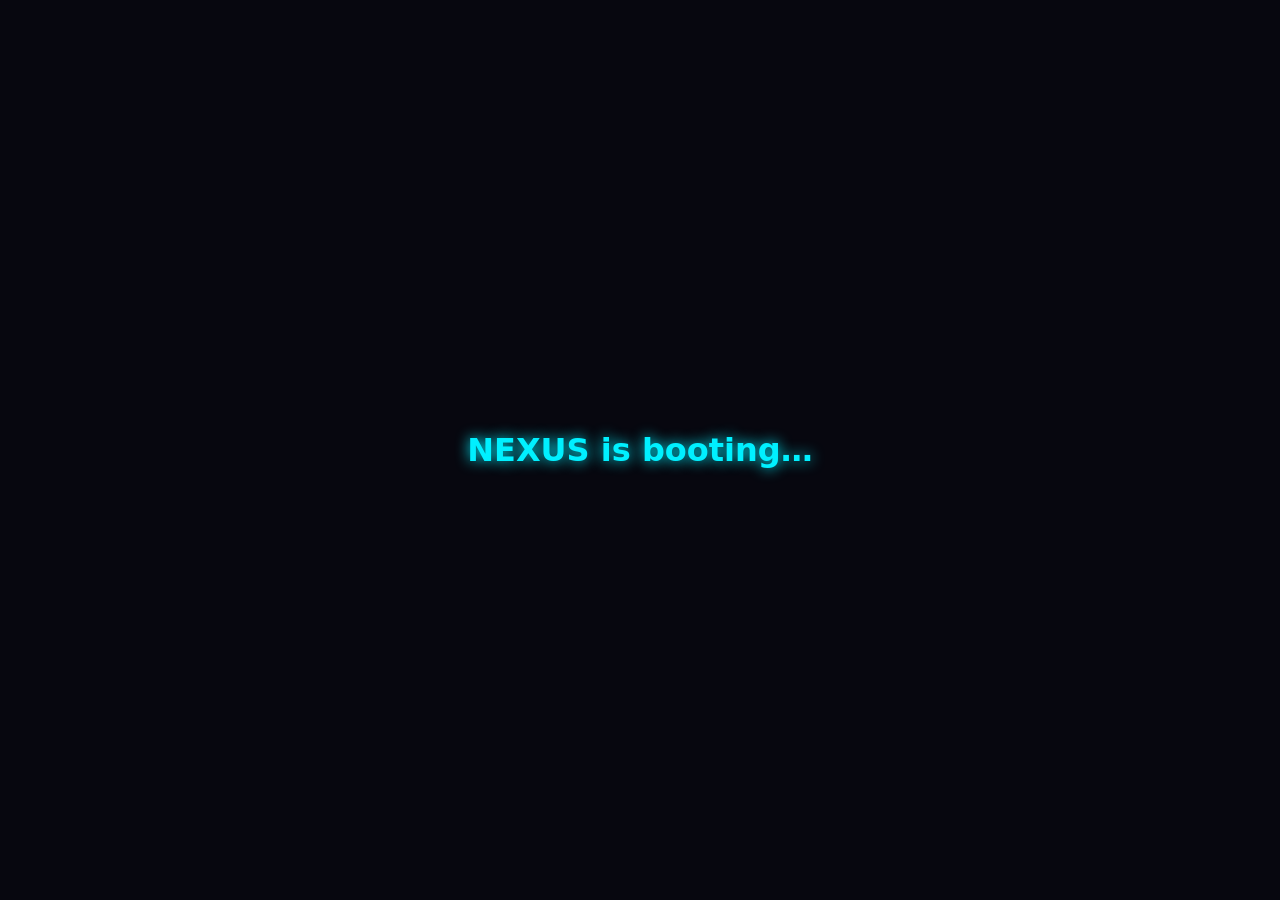
==== index.html @ a95852cf "chore: project skeleton" ====
<!DOCTYPE html>
<html lang="en">
<head>
  <meta charset="UTF-8">
  <meta name="viewport" content="width=device-width, initial-scale=1">
  <title>NEXUS | Booting…</title>
  <style>
    body { margin:0; min-height:100vh; display:grid; place-items:center;
           background:#07070f; color:#00f0ff; font-family:system-ui,sans-serif;
           text-shadow:0 0 14px #00f0ff; }
  </style>
</head>
<body><h1>NEXUS is booting…</h1></body>
</html>
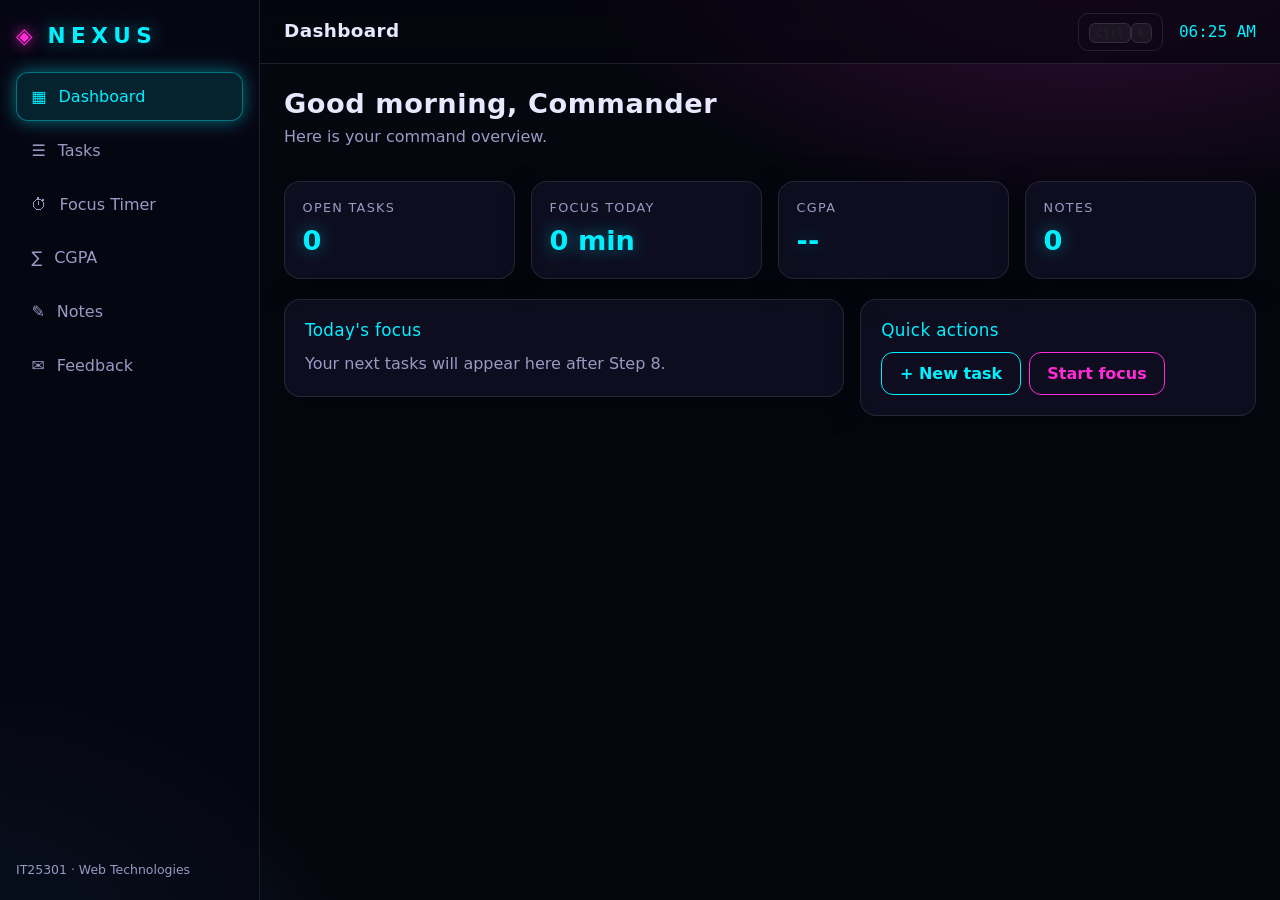
==== commit 3d11b9aa: "feat: app shell" ====
--- a/index.html
+++ b/index.html
@@ -1,14 +1,146 @@
 <!DOCTYPE html>
-<html lang="en">
+<html lang="en" data-bs-theme="dark" data-theme="cyber">
 <head>
   <meta charset="UTF-8">
-  <meta name="viewport" content="width=device-width, initial-scale=1">
-  <title>NEXUS | Booting…</title>
-  <style>
-    body { margin:0; min-height:100vh; display:grid; place-items:center;
-           background:#07070f; color:#00f0ff; font-family:system-ui,sans-serif;
-           text-shadow:0 0 14px #00f0ff; }
-  </style>
+  <meta name="viewport" content="width=device-width, initial-scale=1, viewport-fit=cover">
+  <meta name="theme-color" content="#06060f">
+  <meta name="description" content="NEXUS - a futuristic student command center: tasks, focus timer, CGPA and notes.">
+  <title>NEXUS | Student Command Center</title>
+  <link rel="icon" href="data:image/svg+xml,%3Csvg xmlns='http://www.w3.org/2000/svg' viewBox='0 0 100 100'%3E%3Ctext y='.9em' font-size='90'%3E%E2%97%88%3C/text%3E%3C/svg%3E">
+
+  <link rel="preconnect" href="https://cdn.jsdelivr.net" crossorigin>
+  <link href="https://cdn.jsdelivr.net/npm/bootstrap@5.3.3/dist/css/bootstrap.min.css" rel="stylesheet">
+
+  <link rel="stylesheet" href="css/variables.css">
+  <link rel="stylesheet" href="css/base.css">
+  <link rel="stylesheet" href="css/layout.css">
+  <link rel="stylesheet" href="css/components.css">
+  <link rel="stylesheet" href="css/themes.css">
 </head>
-<body><h1>NEXUS is booting…</h1></body>
+<body>
+  <a class="skip-link" href="#main">Skip to content</a>
+  <canvas id="bg" aria-hidden="true"></canvas>
+
+  <div class="app">
+    <!-- Sidebar -->
+    <aside class="sidebar" id="sidebar" aria-label="Main navigation">
+      <div class="brand">
+        <span class="brand-mark" aria-hidden="true">&#9672;</span>
+        <span class="brand-text">NEXUS</span>
+      </div>
+      <nav class="nav-stack">
+        <a class="nav-item active" href="#dashboard" data-nav="dashboard"><span aria-hidden="true">&#9638;</span> Dashboard</a>
+        <a class="nav-item" href="#tasks" data-nav="tasks"><span aria-hidden="true">&#9776;</span> Tasks</a>
+        <a class="nav-item" href="#timer" data-nav="timer"><span aria-hidden="true">&#9201;</span> Focus Timer</a>
+        <a class="nav-item" href="#cgpa" data-nav="cgpa"><span aria-hidden="true">&#8721;</span> CGPA</a>
+        <a class="nav-item" href="#notes" data-nav="notes"><span aria-hidden="true">&#9998;</span> Notes</a>
+        <a class="nav-item" href="#feedback" data-nav="feedback"><span aria-hidden="true">&#9993;</span> Feedback</a>
+      </nav>
+      <p class="sidebar-foot">IT25301 &middot; Web Technologies</p>
+    </aside>
+    <div class="scrim" id="scrim"></div>
+
+    <!-- Content -->
+    <div class="content">
+      <header class="topbar">
+        <button class="icon-btn menu-btn" id="menuBtn" aria-label="Open menu" aria-controls="sidebar" aria-expanded="false">&#9776;</button>
+        <h1 class="page-title" id="pageTitle">Dashboard</h1>
+        <div class="topbar-right">
+          <button class="kbd-hint" id="paletteHint" type="button" aria-label="Open command palette">
+            <kbd>Ctrl</kbd><kbd>K</kbd>
+          </button>
+          <span class="clock" id="clock" aria-live="off">--:--</span>
+        </div>
+      </header>
+
+      <main id="main" tabindex="-1">
+
+        <!-- Dashboard -->
+        <section class="view active" id="dashboard" data-title="Dashboard" aria-labelledby="greeting">
+          <h2 class="greeting" id="greeting">Welcome back</h2>
+          <p class="muted">Here is your command overview.</p>
+
+          <div class="row g-3 mt-1">
+            <div class="col-6 col-xl-3"><div class="glass stat"><span class="stat-label">Open tasks</span><strong class="stat-value" id="statTasks">0</strong></div></div>
+            <div class="col-6 col-xl-3"><div class="glass stat"><span class="stat-label">Focus today</span><strong class="stat-value" id="statFocus">0 min</strong></div></div>
+            <div class="col-6 col-xl-3"><div class="glass stat"><span class="stat-label">CGPA</span><strong class="stat-value" id="statCgpa">--</strong></div></div>
+            <div class="col-6 col-xl-3"><div class="glass stat"><span class="stat-label">Notes</span><strong class="stat-value" id="statNotes">0</strong></div></div>
+          </div>
+
+          <div class="row g-3 mt-1">
+            <div class="col-lg-7"><div class="glass panel"><h3>Today's focus</h3><p class="muted mb-0">Your next tasks will appear here after Step 8.</p></div></div>
+            <div class="col-lg-5"><div class="glass panel"><h3>Quick actions</h3>
+              <div class="d-flex flex-wrap gap-2">
+                <a class="btn-neon" href="#tasks">+ New task</a>
+                <a class="btn-neon alt" href="#timer">Start focus</a>
+              </div></div></div>
+          </div>
+        </section>
+
+        <!-- Tasks -->
+        <section class="view" id="tasks" data-title="Tasks" aria-label="Tasks">
+          <div class="kanban">
+            <div class="glass column"><h3>To Do</h3><div class="col-body" id="col-todo"><p class="muted small">Kanban arrives in Step 8.</p></div></div>
+            <div class="glass column"><h3>Doing</h3><div class="col-body" id="col-doing"></div></div>
+            <div class="glass column"><h3>Done</h3><div class="col-body" id="col-done"></div></div>
+          </div>
+        </section>
+
+        <!-- Timer -->
+        <section class="view" id="timer" data-title="Focus Timer" aria-label="Focus timer">
+          <div class="glass panel text-center"><div class="ring-placeholder">25:00</div><p class="muted mb-0">Pomodoro timer arrives in Step 9.</p></div>
+        </section>
+
+        <!-- CGPA -->
+        <section class="view" id="cgpa" data-title="CGPA" aria-label="CGPA calculator">
+          <div class="glass panel"><h3>CGPA calculator</h3><p class="muted mb-0">Arrives in Step 10.</p></div>
+        </section>
+
+        <!-- Notes -->
+        <section class="view" id="notes" data-title="Notes" aria-label="Notes">
+          <div class="glass panel"><h3>Quick notes</h3><p class="muted mb-0">Arrives in Step 11.</p></div>
+        </section>
+
+        <!-- Feedback (client-side validation practical) -->
+        <section class="view" id="feedback" data-title="Feedback" aria-label="Feedback form">
+          <div class="glass panel">
+            <h3>Send feedback</h3>
+            <div class="alert alert-success" id="feedbackOk" role="status" hidden>Thank you! Your feedback was validated.</div>
+            <form id="feedbackForm" novalidate>
+              <div class="mb-3">
+                <label class="form-label" for="fbName">Name</label>
+                <input class="form-control" id="fbName" type="text" required minlength="3" autocomplete="name">
+                <div class="invalid-feedback">Enter at least 3 characters.</div>
+              </div>
+              <div class="mb-3">
+                <label class="form-label" for="fbEmail">Email</label>
+                <input class="form-control" id="fbEmail" type="email" required autocomplete="email">
+                <div class="invalid-feedback">Enter a valid email address.</div>
+              </div>
+              <div class="mb-3">
+                <label class="form-label" for="fbRating">Rating</label>
+                <select class="form-select" id="fbRating" required>
+                  <option value="" selected disabled>Choose...</option>
+                  <option>5 - Excellent</option><option>4 - Good</option><option>3 - Okay</option>
+                  <option>2 - Poor</option><option>1 - Very poor</option>
+                </select>
+                <div class="invalid-feedback">Please choose a rating.</div>
+              </div>
+              <div class="mb-3">
+                <label class="form-label" for="fbMsg">Message</label>
+                <textarea class="form-control" id="fbMsg" rows="4" required minlength="10"></textarea>
+                <div class="invalid-feedback">Write at least 10 characters.</div>
+              </div>
+              <button class="btn-neon" type="submit">Submit</button>
+            </form>
+          </div>
+        </section>
+
+      </main>
+    </div>
+  </div>
+
+  <script src="https://cdn.jsdelivr.net/npm/bootstrap@5.3.3/dist/js/bootstrap.bundle.min.js" defer></script>
+  <script type="module" src="js/main.js"></script>
+</body>
 </html>
--- a/css/variables.css
+++ b/css/variables.css
@@ -0,0 +1,22 @@
+:root {
+  --bg: #06060f;
+  --bg-2: #0d0d22;
+  --surface: rgba(20, 20, 46, 0.55);
+  --border: rgba(255, 255, 255, 0.10);
+  --text: #e8e8ff;
+  --muted: #9a9ac4;
+
+  --accent: #00f0ff;
+  --accent-2: #ff2bd6;
+  --success: #39ff88;
+  --danger: #ff4d6d;
+
+  --glow: 0 0 18px color-mix(in srgb, var(--accent) 45%, transparent);
+  --radius: 16px;
+  --sidebar-w: 260px;
+  --topbar-h: 64px;
+
+  --font: system-ui, -apple-system, "Segoe UI", Roboto, Arial, sans-serif;
+  --mono: ui-monospace, SFMono-Regular, Consolas, monospace;
+  --ease: cubic-bezier(0.2, 0.8, 0.2, 1);
+}
--- a/css/base.css
+++ b/css/base.css
@@ -0,0 +1,47 @@
+*, *::before, *::after { box-sizing: border-box; }
+
+html { scroll-behavior: smooth; }
+
+body {
+  margin: 0;
+  min-height: 100vh;
+  font-family: var(--font);
+  color: var(--text);
+  background:
+    radial-gradient(900px 500px at 85% -10%, color-mix(in srgb, var(--accent-2) 22%, transparent), transparent 60%),
+    radial-gradient(800px 500px at -10% 110%, color-mix(in srgb, var(--accent) 20%, transparent), transparent 60%),
+    var(--bg);
+  background-attachment: fixed;
+  -webkit-font-smoothing: antialiased;
+}
+
+h1, h2, h3 { letter-spacing: 0.02em; }
+h3 { font-size: 1.05rem; color: var(--accent); margin-bottom: 0.75rem; }
+a { color: var(--accent); text-decoration: none; }
+.muted { color: var(--muted); }
+
+kbd {
+  font-family: var(--mono);
+  font-size: 0.72rem;
+  padding: 2px 6px;
+  border: 1px solid var(--border);
+  border-radius: 6px;
+  background: rgba(255, 255, 255, 0.06);
+}
+
+:focus-visible { outline: 2px solid var(--accent); outline-offset: 2px; }
+
+#bg { position: fixed; inset: 0; width: 100%; height: 100%; z-index: -1; pointer-events: none; }
+
+.skip-link {
+  position: absolute; left: 12px; top: -60px; z-index: 100;
+  background: var(--accent); color: #000; padding: 8px 14px; border-radius: 8px;
+}
+.skip-link:focus { top: 12px; }
+
+::-webkit-scrollbar { width: 10px; height: 10px; }
+::-webkit-scrollbar-thumb { background: rgba(255, 255, 255, 0.15); border-radius: 10px; }
+
+@media (prefers-reduced-motion: reduce) {
+  *, *::before, *::after { animation: none !important; transition: none !important; scroll-behavior: auto !important; }
+}
--- a/css/layout.css
+++ b/css/layout.css
@@ -0,0 +1,61 @@
+.app { display: grid; grid-template-columns: var(--sidebar-w) 1fr; min-height: 100vh; }
+
+.sidebar {
+  position: sticky; top: 0; height: 100vh;
+  display: flex; flex-direction: column; gap: 1.25rem;
+  padding: 1.25rem 1rem;
+  background: rgba(8, 8, 22, 0.7);
+  backdrop-filter: blur(14px);
+  border-right: 1px solid var(--border);
+}
+
+.brand { display: flex; align-items: center; gap: 0.6rem; font-weight: 800; font-size: 1.35rem; letter-spacing: 0.25em; }
+.brand-mark { color: var(--accent-2); text-shadow: 0 0 14px var(--accent-2); }
+.brand-text { color: var(--accent); text-shadow: var(--glow); }
+
+.nav-stack { display: flex; flex-direction: column; gap: 0.35rem; }
+.sidebar-foot { margin: auto 0 0; font-size: 0.78rem; color: var(--muted); }
+
+.content { min-width: 0; display: flex; flex-direction: column; }
+
+.topbar {
+  position: sticky; top: 0; z-index: 20;
+  height: var(--topbar-h);
+  display: flex; align-items: center; gap: 1rem;
+  padding: 0 1.5rem;
+  background: rgba(6, 6, 15, 0.65);
+  backdrop-filter: blur(12px);
+  border-bottom: 1px solid var(--border);
+}
+.page-title { margin: 0; font-size: 1.15rem; font-weight: 700; }
+.topbar-right { margin-left: auto; display: flex; align-items: center; gap: 1rem; }
+.clock { font-family: var(--mono); color: var(--accent); }
+
+main { padding: 1.5rem; max-width: 1200px; width: 100%; }
+main:focus { outline: none; }
+
+.view { display: none; }
+.view.active { display: block; animation: fadeUp 0.35s var(--ease); }
+
+.kanban { display: grid; grid-template-columns: repeat(3, 1fr); gap: 1rem; }
+
+.menu-btn { display: none; }
+.scrim { display: none; }
+
+@keyframes fadeUp { from { opacity: 0; transform: translateY(8px); } to { opacity: 1; transform: none; } }
+
+/* Tablet and mobile: sidebar slides in */
+@media (max-width: 991.98px) {
+  .app { grid-template-columns: 1fr; }
+  .sidebar {
+    position: fixed; z-index: 40; width: var(--sidebar-w);
+    transform: translateX(-100%); transition: transform 0.3s var(--ease);
+  }
+  body.menu-open .sidebar { transform: none; }
+  body.menu-open .scrim { display: block; position: fixed; inset: 0; z-index: 30; background: rgba(0, 0, 0, 0.55); }
+  .menu-btn { display: inline-flex; }
+  .kanban { grid-template-columns: 1fr; }
+  main { padding: 1rem; }
+  .topbar { padding: 0 1rem; }
+  .kbd-hint { display: none; }
+}
--- a/css/components.css
+++ b/css/components.css
@@ -0,0 +1,71 @@
+.glass {
+  background: var(--surface);
+  border: 1px solid var(--border);
+  border-radius: var(--radius);
+  backdrop-filter: blur(14px);
+  box-shadow: 0 8px 30px rgba(0, 0, 0, 0.35);
+}
+.panel { padding: 1.25rem; }
+
+.nav-item {
+  display: flex; align-items: center; gap: 0.75rem;
+  padding: 0.7rem 0.9rem; border-radius: 12px;
+  color: var(--muted); border: 1px solid transparent;
+  transition: color 0.2s, background 0.2s, border-color 0.2s;
+}
+.nav-item:hover { color: var(--text); background: rgba(255, 255, 255, 0.05); }
+.nav-item.active {
+  color: var(--accent);
+  background: color-mix(in srgb, var(--accent) 12%, transparent);
+  border-color: color-mix(in srgb, var(--accent) 40%, transparent);
+  box-shadow: var(--glow);
+}
+
+.icon-btn, .kbd-hint {
+  background: transparent; color: var(--text);
+  border: 1px solid var(--border); border-radius: 10px;
+  padding: 6px 10px; cursor: pointer;
+}
+.icon-btn:hover, .kbd-hint:hover { border-color: var(--accent); box-shadow: var(--glow); }
+
+.btn-neon {
+  display: inline-block; cursor: pointer;
+  padding: 0.55rem 1.1rem; border-radius: 12px; font-weight: 600;
+  color: var(--accent); background: transparent;
+  border: 1px solid var(--accent);
+  transition: background 0.2s, color 0.2s, box-shadow 0.2s;
+}
+.btn-neon:hover { background: var(--accent); color: #000; box-shadow: var(--glow); }
+.btn-neon.alt { color: var(--accent-2); border-color: var(--accent-2); }
+.btn-neon.alt:hover { background: var(--accent-2); color: #000; box-shadow: 0 0 18px var(--accent-2); }
+
+.greeting { font-size: 1.7rem; font-weight: 800; margin: 0 0 0.25rem; }
+
+.stat { padding: 1rem 1.1rem; display: flex; flex-direction: column; gap: 0.25rem; }
+.stat-label { font-size: 0.8rem; color: var(--muted); text-transform: uppercase; letter-spacing: 0.1em; }
+.stat-value { font-size: 1.7rem; color: var(--accent); text-shadow: var(--glow); }
+
+.column { padding: 1rem; min-height: 260px; }
+.col-body { display: flex; flex-direction: column; gap: 0.6rem; min-height: 180px; }
+
+.ring-placeholder {
+  width: 220px; height: 220px; margin: 0.5rem auto 1rem;
+  display: grid; place-items: center;
+  font-family: var(--mono); font-size: 2.4rem; color: var(--accent);
+  border-radius: 50%;
+  border: 6px solid color-mix(in srgb, var(--accent) 45%, transparent);
+  box-shadow: var(--glow), inset 0 0 30px color-mix(in srgb, var(--accent) 20%, transparent);
+}
+
+/* Form controls in dark neon style */
+.form-control, .form-select {
+  background-color: rgba(255, 255, 255, 0.05);
+  border-color: var(--border);
+  color: var(--text);
+}
+.form-control:focus, .form-select:focus {
+  background-color: rgba(255, 255, 255, 0.08);
+  border-color: var(--accent);
+  box-shadow: var(--glow);
+  color: var(--text);
+}
--- a/css/themes.css
+++ b/css/themes.css
@@ -0,0 +1,3 @@
+/* Default theme "cyber" uses the values in variables.css. Others arrive in Step 12. */
+[data-theme="violet"] { --accent: #8b5cf6; --accent-2: #38bdf8; }
+[data-theme="matrix"] { --accent: #39ff88; --accent-2: #14b8a6; }
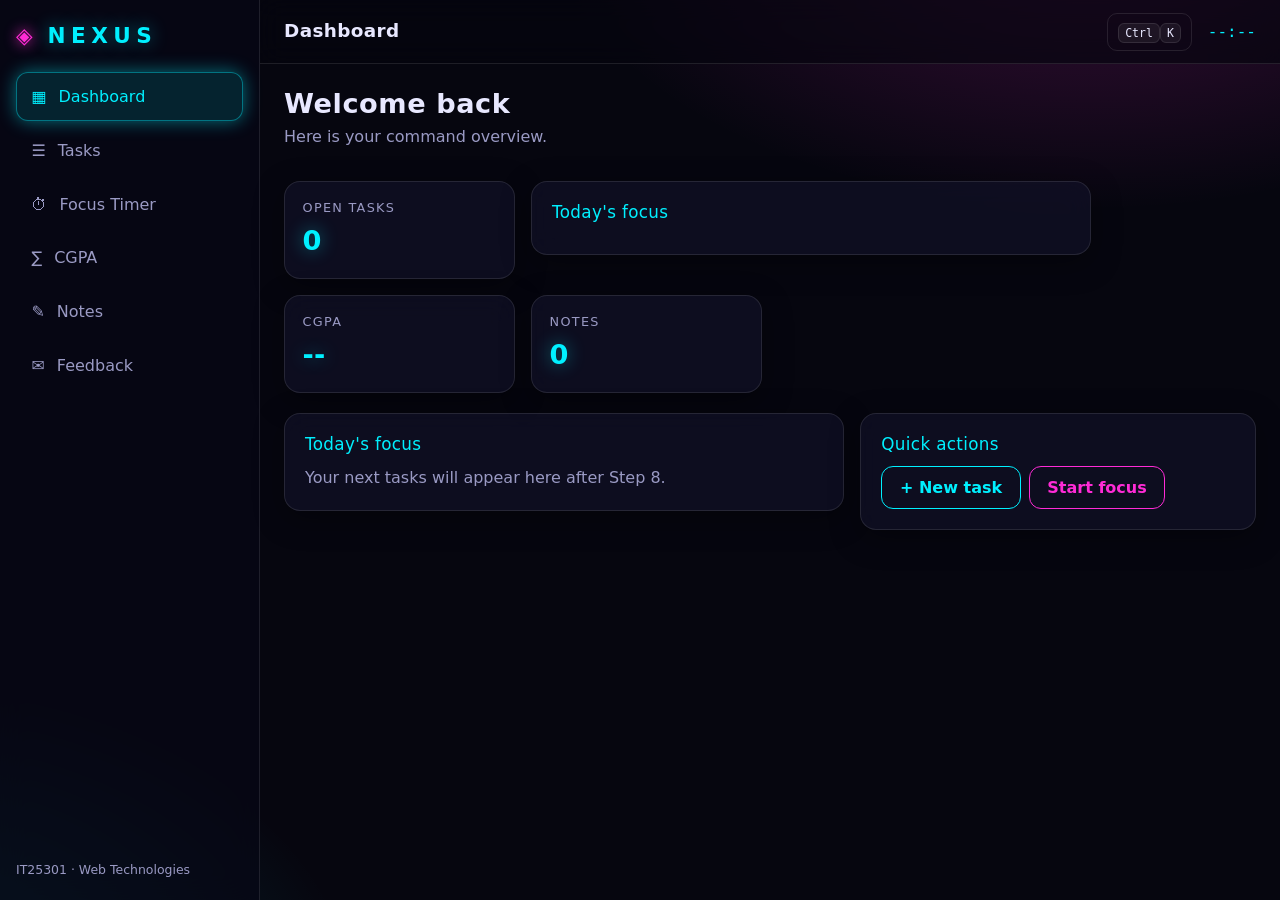
==== commit 952683e1: "chore: remove stray file" ====
--- a/index.html
+++ b/index.html
@@ -62,7 +62,7 @@
 
           <div class="row g-3 mt-1">
             <div class="col-6 col-xl-3"><div class="glass stat"><span class="stat-label">Open tasks</span><strong class="stat-value" id="statTasks">0</strong></div></div>
-            <div class="col-6 col-xl-3"><div class="glass stat"><span class="stat-label">Focus today</span><strong class="stat-value" id="statFocus">0 min</strong></div></div>
+            <div class="col-lg-7"><div class="glass panel"><h3>Today's focus</h3><ul class="focus-list" id="focusList"></ul></div></div>
             <div class="col-6 col-xl-3"><div class="glass stat"><span class="stat-label">CGPA</span><strong class="stat-value" id="statCgpa">--</strong></div></div>
             <div class="col-6 col-xl-3"><div class="glass stat"><span class="stat-label">Notes</span><strong class="stat-value" id="statNotes">0</strong></div></div>
           </div>
@@ -78,13 +78,32 @@
         </section>
 
         <!-- Tasks -->
-        <section class="view" id="tasks" data-title="Tasks" aria-label="Tasks">
-          <div class="kanban">
-            <div class="glass column"><h3>To Do</h3><div class="col-body" id="col-todo"><p class="muted small">Kanban arrives in Step 8.</p></div></div>
-            <div class="glass column"><h3>Doing</h3><div class="col-body" id="col-doing"></div></div>
-            <div class="glass column"><h3>Done</h3><div class="col-body" id="col-done"></div></div>
-          </div>
-        </section>
+       <section class="view" id="tasks" data-title="Tasks" aria-label="Tasks">
+  <form class="glass panel task-form" id="taskForm" autocomplete="off">
+    <label class="visually-hidden" for="taskTitle">Task title</label>
+    <input class="form-control" id="taskTitle" type="text" maxlength="80" placeholder="What needs to be done?" required>
+    <label class="visually-hidden" for="taskPriority">Priority</label>
+    <select class="form-select" id="taskPriority">
+      <option value="low">Low</option>
+      <option value="med" selected>Medium</option>
+      <option value="high">High</option>
+    </select>
+    <label class="visually-hidden" for="taskDue">Due date</label>
+    <input class="form-control" id="taskDue" type="date">
+    <button class="btn-neon" type="submit">Add task</button>
+  </form>
+
+  <div class="d-flex justify-content-between align-items-center my-3 gap-2">
+    <p class="muted small mb-0">Drag cards between columns, or use the arrow buttons.</p>
+    <button class="btn-neon alt" id="clearDone" type="button">Clear done</button>
+  </div>
+
+  <div class="kanban">
+    <div class="glass column"><h3>To Do <span class="count" id="count-todo">0</span></h3><div class="col-body" id="col-todo"></div></div>
+    <div class="glass column"><h3>Doing <span class="count" id="count-doing">0</span></h3><div class="col-body" id="col-doing"></div></div>
+    <div class="glass column"><h3>Done <span class="count" id="count-done">0</span></h3><div class="col-body" id="col-done"></div></div>
+  </div>
+</section>
 
         <!-- Timer -->
         <section class="view" id="timer" data-title="Focus Timer" aria-label="Focus timer">
--- a/css/base.css
+++ b/css/base.css
@@ -21,6 +21,9 @@
 .muted { color: var(--muted); }
 
 kbd {
+  color: var(--text);   /* add this line */
+  font-family: var(--mono);
+  /* ...rest stays the same */
   font-family: var(--mono);
   font-size: 0.72rem;
   padding: 2px 6px;
--- a/css/components.css
+++ b/css/components.css
@@ -68,4 +68,61 @@
   border-color: var(--accent);
   box-shadow: var(--glow);
   color: var(--text);
+}
+/* ---------- Task board ---------- */
+.task-form { display: grid; grid-template-columns: 1fr 140px 160px auto; gap: 0.75rem; align-items: center; }
+
+.count {
+  margin-left: 0.4rem; padding: 1px 9px; font-size: 0.75rem;
+  border-radius: 999px; color: #000; background: var(--accent);
+}
+
+.col-body { border-radius: 12px; transition: background 0.2s, box-shadow 0.2s; }
+.col-body.drag-over {
+  background: color-mix(in srgb, var(--accent) 8%, transparent);
+  box-shadow: inset 0 0 0 1px var(--accent);
+}
+.empty-hint { margin: 0; padding: 1rem 0; text-align: center; font-size: 0.85rem; color: var(--muted); }
+
+.task-card {
+  padding: 0.75rem 0.85rem; cursor: grab;
+  background: rgba(255, 255, 255, 0.05);
+  border: 1px solid var(--border); border-left: 3px solid var(--muted);
+  border-radius: 12px;
+  transition: transform 0.2s var(--ease), box-shadow 0.2s;
+}
+.task-card:hover { transform: translateY(-2px); box-shadow: 0 6px 20px rgba(0, 0, 0, 0.4); }
+.task-card.dragging { opacity: 0.4; }
+.task-card.prio-high { border-left-color: var(--danger); }
+.task-card.prio-med { border-left-color: var(--accent-2); }
+.task-card.prio-low { border-left-color: var(--success); }
+
+.task-title { margin: 0 0 0.5rem; font-weight: 600; overflow-wrap: anywhere; }
+.task-meta { display: flex; flex-wrap: wrap; gap: 0.4rem; align-items: center; font-size: 0.75rem; }
+.due { color: var(--muted); }
+.due.overdue { color: var(--danger); font-weight: 600; }
+
+.badge-prio { padding: 1px 8px; border-radius: 999px; font-size: 0.72rem; border: 1px solid currentColor; }
+.badge-prio.high { color: var(--danger); }
+.badge-prio.med { color: var(--accent-2); }
+.badge-prio.low { color: var(--success); }
+
+.task-actions { display: flex; gap: 0.35rem; margin-top: 0.6rem; }
+.mini-btn {
+  width: 32px; height: 28px; font-size: 0.7rem; cursor: pointer;
+  color: var(--text); background: transparent;
+  border: 1px solid var(--border); border-radius: 8px;
+}
+.mini-btn:hover:not(:disabled) { border-color: var(--accent); box-shadow: var(--glow); }
+.mini-btn:disabled { opacity: 0.3; cursor: not-allowed; }
+
+.focus-list { list-style: none; margin: 0; padding: 0; display: flex; flex-direction: column; gap: 0.5rem; }
+.focus-item {
+  display: flex; justify-content: space-between; align-items: center; gap: 0.75rem;
+  padding: 0.55rem 0.8rem; border: 1px solid var(--border); border-radius: 10px;
+  background: rgba(255, 255, 255, 0.04);
+}
+
+@media (max-width: 767.98px) {
+  .task-form { grid-template-columns: 1fr; }
 }
